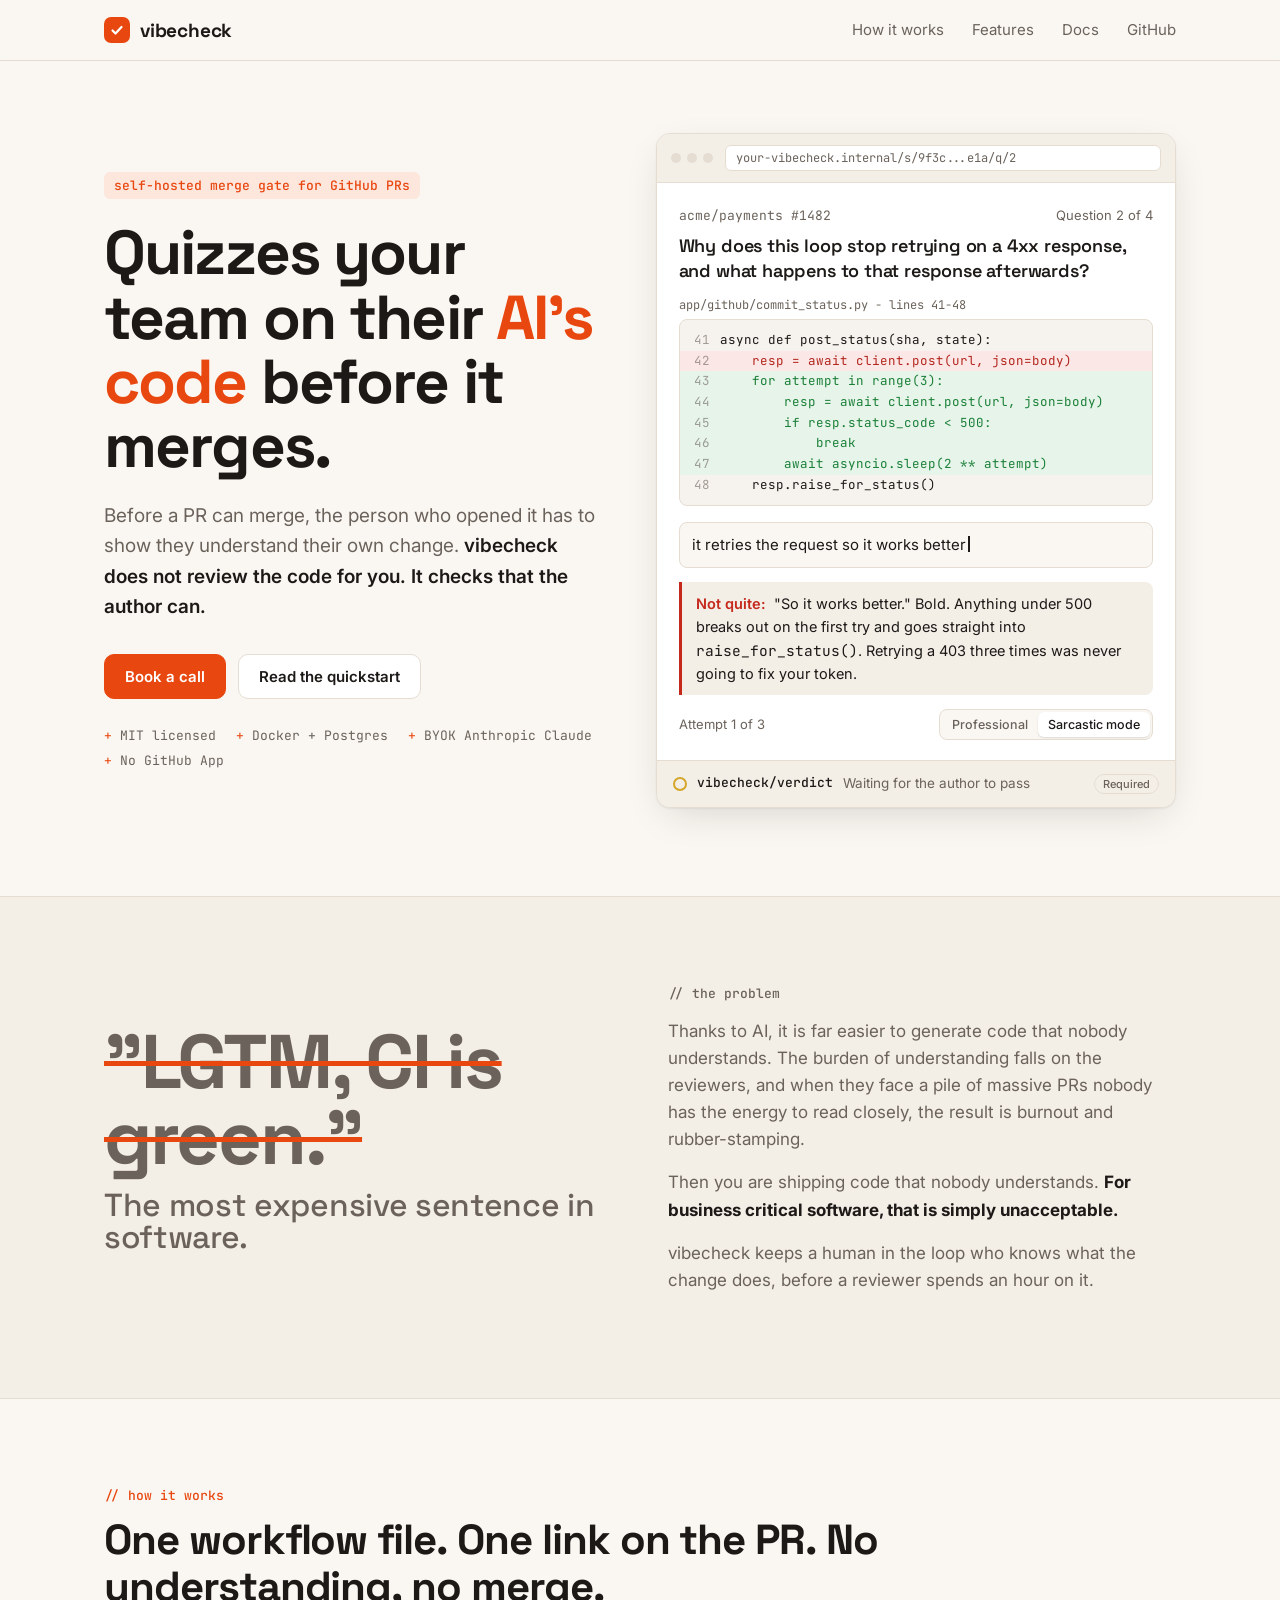
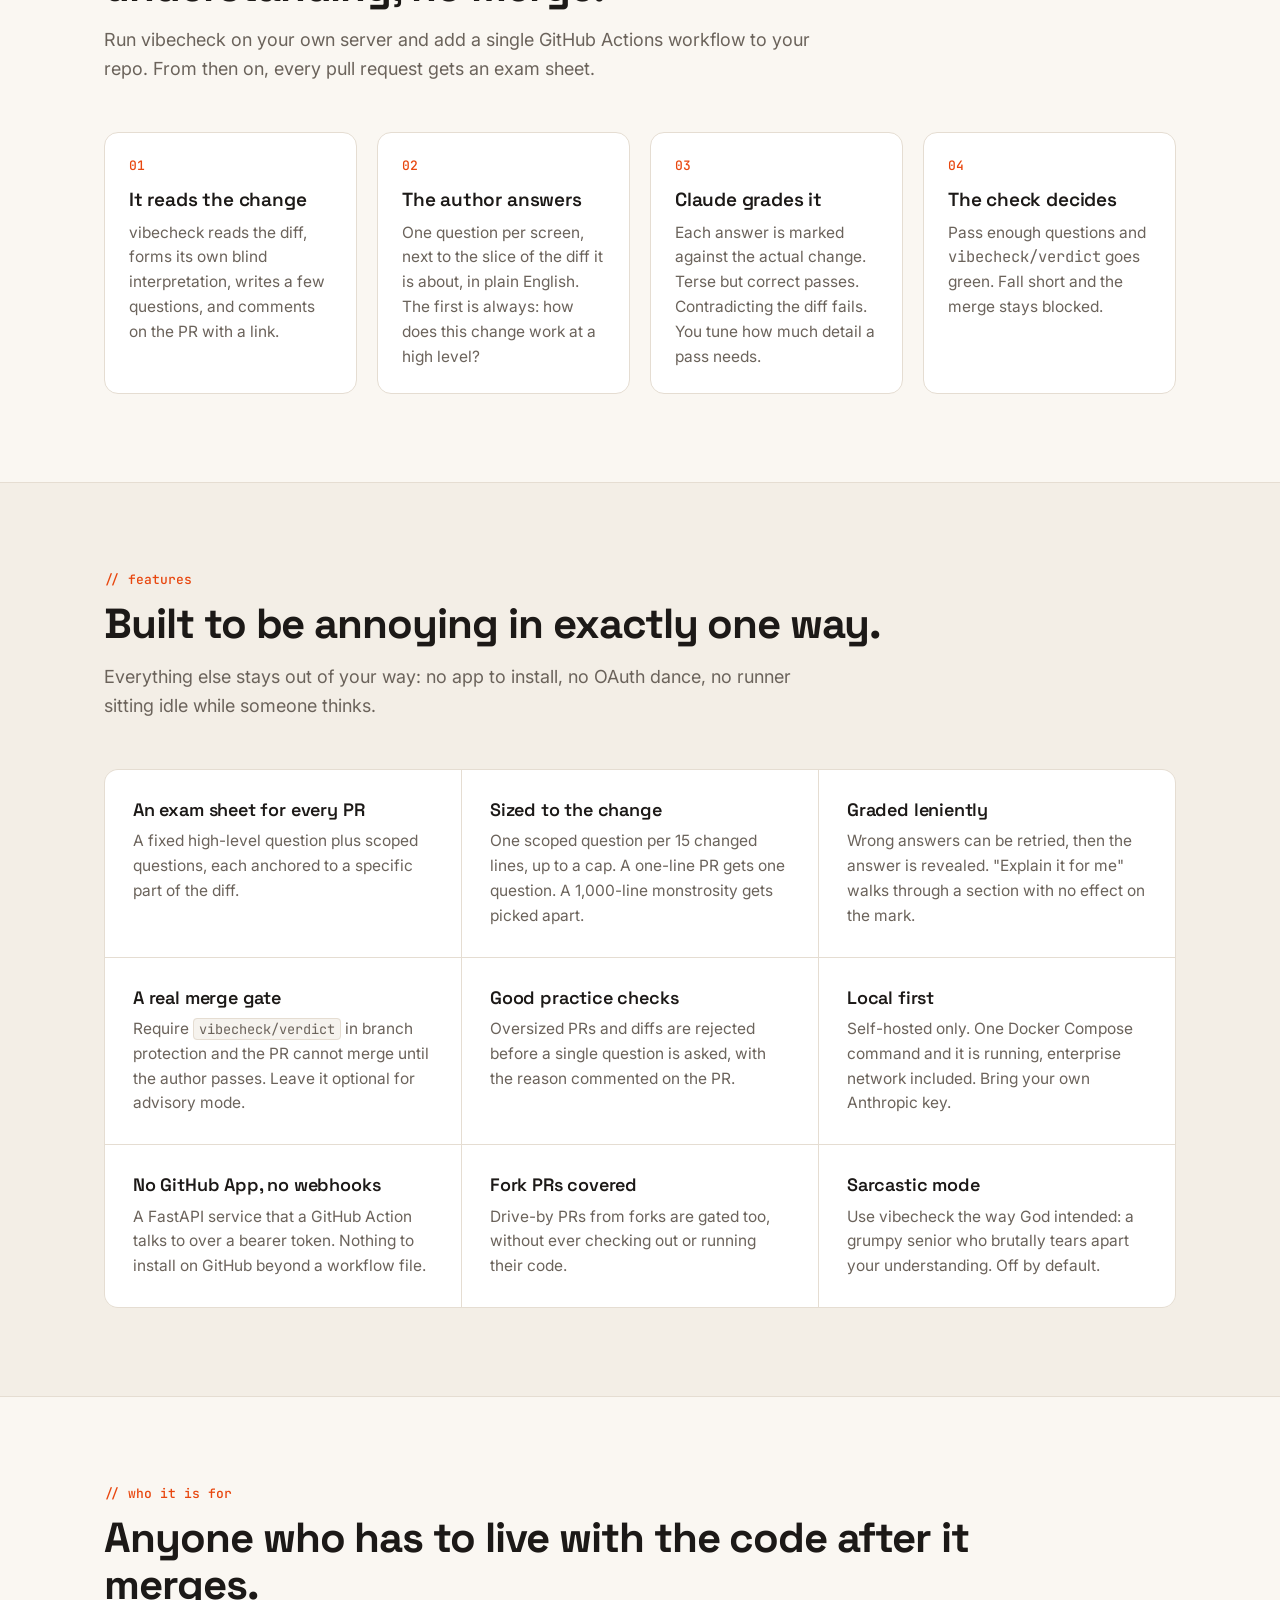
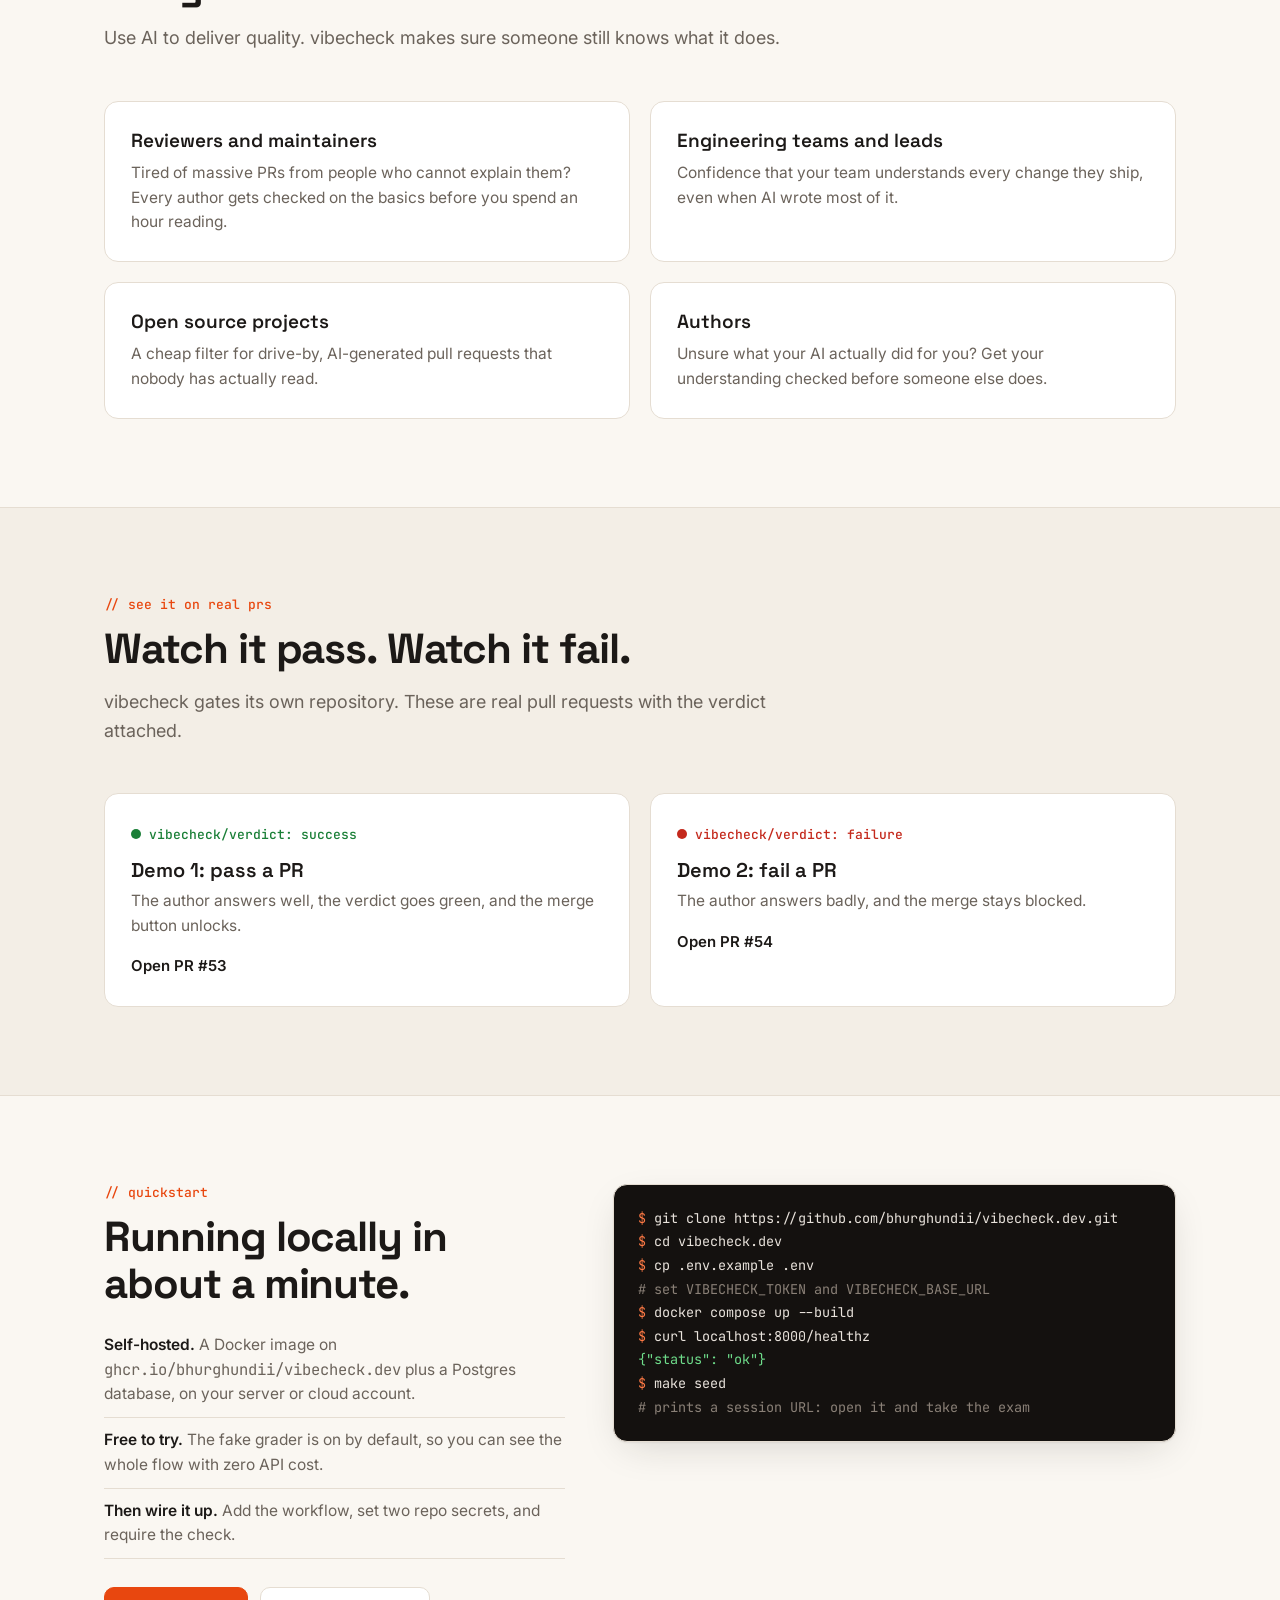
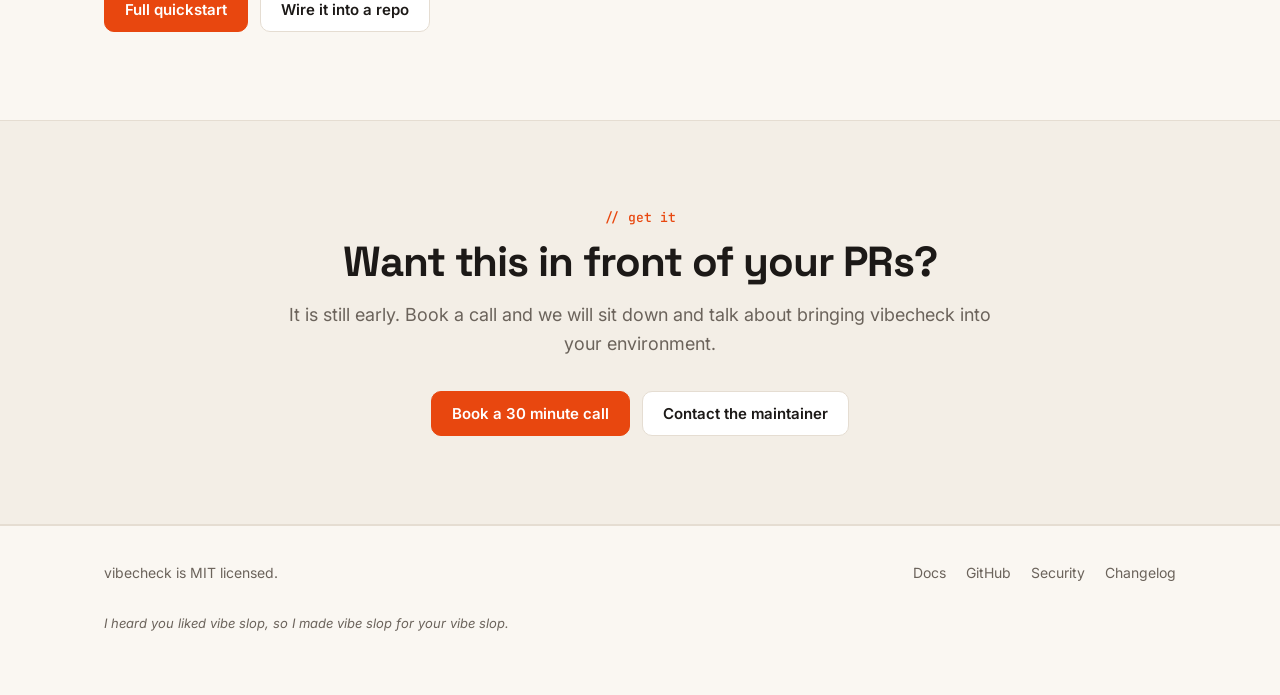
==== landing/index.html @ c7e34ca0 "Merge main into the Bedrock branch Conflicts: CHANGELOG.md keeps both sets of entries, docs/developm" ====
<!doctype html>
<html lang="en">
<head>
<meta charset="utf-8">
<meta name="viewport" content="width=device-width, initial-scale=1">
<title>vibecheck - quizzes your team on their AI's code before it merges</title>
<meta name="description" content="A self-hosted merge gate for GitHub pull requests. Before a PR can merge, the person who opened it has to show they understand their own change.">
<meta property="og:title" content="vibecheck">
<meta property="og:description" content="Quizzes your team on their AI's code before it merges. A self-hosted merge gate for GitHub pull requests.">
<meta property="og:type" content="website">
<meta name="theme-color" content="#0f0d0c" media="(prefers-color-scheme: dark)">
<meta name="theme-color" content="#faf7f2" media="(prefers-color-scheme: light)">
<link rel="icon" href="data:image/svg+xml,%3Csvg xmlns='http://www.w3.org/2000/svg' viewBox='0 0 32 32'%3E%3Crect width='32' height='32' rx='7' fill='%23ff5a1f'/%3E%3Cpath d='M9 16.5l4.5 4.5L23 11.5' stroke='%23fff' stroke-width='3.5' fill='none' stroke-linecap='round' stroke-linejoin='round'/%3E%3C/svg%3E">
<link rel="preconnect" href="https://fonts.googleapis.com">
<link rel="preconnect" href="https://fonts.gstatic.com" crossorigin>
<link href="https://fonts.googleapis.com/css2?family=Space+Grotesk:wght@500;600;700&family=Inter:wght@400;500;600&family=JetBrains+Mono:wght@400;500&display=swap" rel="stylesheet">
<style>
  :root {
    --bg: #faf7f2;
    --bg-alt: #f3eee6;
    --surface: #ffffff;
    --text: #1c1917;
    --muted: #6b635b;
    --line: #e5ddd2;
    --accent: #e8470f;
    --accent-ink: #ffffff;
    --accent-soft: #fde6dc;
    --pass: #1a7f37;
    --fail: #c4291c;
    --code-bg: #f6f3ee;
    --add-bg: #e6f4ea;
    --add: #1a7f37;
    --del-bg: #fbe7e5;
    --del: #b3261e;
    --shadow: 0 1px 2px rgba(28, 25, 23, .06), 0 12px 40px -12px rgba(28, 25, 23, .18);
    --sans: "Inter", system-ui, -apple-system, "Segoe UI", sans-serif;
    --display: "Space Grotesk", var(--sans);
    --mono: "JetBrains Mono", ui-monospace, SFMono-Regular, Menlo, monospace;
  }
  @media (prefers-color-scheme: dark) {
    :root {
      --bg: #0f0d0c;
      --bg-alt: #161311;
      --surface: #1b1816;
      --text: #f2ede7;
      --muted: #a39a90;
      --line: #2e2925;
      --accent: #ff6a33;
      --accent-ink: #1a0b04;
      --accent-soft: #3a1c10;
      --pass: #4ac26b;
      --fail: #ff7b72;
      --code-bg: #141110;
      --add-bg: rgba(46, 160, 67, .16);
      --add: #6fdd8b;
      --del-bg: rgba(248, 81, 73, .14);
      --del: #ff9b94;
      --shadow: 0 1px 2px rgba(0, 0, 0, .4), 0 20px 50px -20px rgba(0, 0, 0, .8);
    }
  }

  *, *::before, *::after { box-sizing: border-box; }
  html { scroll-behavior: smooth; }
  body {
    margin: 0;
    overflow-x: hidden;
    background: var(--bg);
    color: var(--text);
    font: 400 17px/1.6 var(--sans);
    -webkit-font-smoothing: antialiased;
  }
  a { color: inherit; }
  code, pre { font-family: var(--mono); }
  .wrap { max-width: 1120px; margin: 0 auto; padding: 0 24px; }
  @media (max-width: 600px) { .wrap { padding: 0 16px; } }

  /* Nav */
  header.nav {
    position: sticky; top: 0; z-index: 10;
    background: color-mix(in srgb, var(--bg) 85%, transparent);
    backdrop-filter: blur(10px);
    border-bottom: 1px solid var(--line);
  }
  header.nav .wrap { display: flex; align-items: center; justify-content: space-between; height: 60px; }
  .brand { display: flex; align-items: center; gap: 10px; font: 700 19px var(--display); text-decoration: none; letter-spacing: -.01em; }
  .brand-mark { width: 26px; height: 26px; border-radius: 7px; background: var(--accent); display: grid; place-items: center; }
  .brand-mark svg { width: 16px; height: 16px; }
  .nav-links { display: flex; gap: 28px; font-size: 15px; color: var(--muted); }
  .nav-links a { text-decoration: none; }
  .nav-links a:hover { color: var(--text); }
  @media (max-width: 760px) { .nav-links .hide-sm { display: none; } .nav-links { gap: 18px; } }

  /* Buttons */
  .btn {
    display: inline-flex; align-items: center; gap: 8px;
    padding: 12px 20px; border-radius: 10px;
    font: 600 15px var(--sans); text-decoration: none;
    border: 1px solid var(--line); background: var(--surface); color: var(--text);
    transition: transform .15s ease, border-color .15s ease;
  }
  .btn:hover { transform: translateY(-1px); border-color: var(--muted); }
  .btn-primary { background: var(--accent); border-color: var(--accent); color: var(--accent-ink); }
  .btn-primary:hover { border-color: var(--accent); filter: brightness(1.05); }

  /* Hero */
  .hero { padding: 72px 0 88px; }
  .hero .wrap { display: grid; grid-template-columns: minmax(0, 1fr) minmax(0, 1.05fr); gap: 56px; align-items: center; }
  @media (max-width: 960px) { .hero .wrap { grid-template-columns: minmax(0, 1fr); gap: 44px; } .hero { padding: 48px 0 64px; } }
  .eyebrow {
    display: inline-block; font: 500 13px var(--mono); color: var(--accent);
    background: var(--accent-soft); padding: 5px 10px; border-radius: 6px; margin-bottom: 22px;
  }
  h1 {
    font: 700 clamp(40px, 6vw, 62px)/1.04 var(--display);
    letter-spacing: -.03em; margin: 0 0 22px;
  }
  h1 em { font-style: normal; color: var(--accent); }
  .lede { font-size: 19px; color: var(--muted); margin: 0 0 32px; max-width: 34em; }
  .lede strong { color: var(--text); font-weight: 600; }
  .cta-row { display: flex; flex-wrap: wrap; gap: 12px; }
  .facts { display: flex; flex-wrap: wrap; gap: 8px 20px; margin: 28px 0 0; padding: 0; list-style: none; font: 400 13px var(--mono); color: var(--muted); }
  .facts li::before { content: "+ "; color: var(--accent); }

  /* Mock exam window */
  .window {
    background: var(--surface); border: 1px solid var(--line); border-radius: 14px;
    box-shadow: var(--shadow); overflow: hidden; min-width: 0;
  }
  .window-bar {
    display: flex; align-items: center; gap: 12px; padding: 11px 14px;
    border-bottom: 1px solid var(--line); background: var(--bg-alt);
  }
  .dots { display: flex; gap: 6px; }
  .dots span { width: 10px; height: 10px; border-radius: 50%; background: var(--line); }
  .url { flex: 1; font: 400 12px var(--mono); color: var(--muted); background: var(--surface); border: 1px solid var(--line); border-radius: 6px; padding: 4px 10px; white-space: nowrap; overflow: hidden; text-overflow: ellipsis; }
  .window-body { padding: 22px 22px 20px; }
  .exam-head { display: flex; justify-content: space-between; align-items: baseline; gap: 12px; font-size: 13px; color: var(--muted); margin-bottom: 6px; }
  .exam-head .repo { font-family: var(--mono); }
  .exam-q { font: 600 18px/1.4 var(--display); margin: 0 0 14px; letter-spacing: -.01em; }
  .slice-cap { font: 400 12px var(--mono); color: var(--muted); margin: 0 0 6px; }
  pre.slice {
    margin: 0 0 16px; padding: 10px 0; background: var(--code-bg);
    border: 1px solid var(--line); border-radius: 8px;
    font-size: 12.5px; line-height: 1.65; overflow-x: auto;
  }
  pre.slice > span { display: block; padding: 0 14px; white-space: pre; }
  pre.slice .g { color: var(--muted); opacity: .6; user-select: none; margin-right: 10px; }
  pre.slice .add { background: var(--add-bg); color: var(--add); }
  pre.slice .del { background: var(--del-bg); color: var(--del); }
  .answer {
    border: 1px solid var(--line); border-radius: 8px; padding: 10px 12px;
    font-size: 15px; background: var(--bg); margin-bottom: 14px;
  }
  .answer::after { content: ""; display: inline-block; width: 2px; height: 1.05em; background: var(--text); vertical-align: -2px; margin-left: 2px; animation: blink 1s steps(1) infinite; }
  @keyframes blink { 50% { opacity: 0; } }
  .verdict { border-left: 3px solid var(--fail); background: var(--bg-alt); border-radius: 0 8px 8px 0; padding: 10px 14px; font-size: 14.5px; }
  .verdict-label { font-weight: 600; color: var(--fail); margin-right: 4px; }
  .verdict [data-tone] { display: none; }
  .window[data-mode="sarcastic"] .verdict [data-tone="sarcastic"],
  .window[data-mode="professional"] .verdict [data-tone="professional"] { display: inline; }
  .exam-foot { display: flex; justify-content: space-between; align-items: center; gap: 12px; flex-wrap: wrap; margin-top: 14px; font-size: 13px; color: var(--muted); }
  .toggle { display: inline-flex; border: 1px solid var(--line); border-radius: 8px; padding: 2px; background: var(--bg); }
  .toggle button {
    border: 0; background: transparent; color: var(--muted); font: 500 12.5px var(--sans);
    padding: 5px 10px; border-radius: 6px; cursor: pointer;
  }
  .toggle button[aria-pressed="true"] { background: var(--surface); color: var(--text); box-shadow: 0 1px 2px rgba(0,0,0,.12); }
  .check {
    display: flex; align-items: center; gap: 10px; padding: 12px 16px;
    border-top: 1px solid var(--line); background: var(--bg-alt); font-size: 13.5px;
  }
  .check .ring { width: 14px; height: 14px; border-radius: 50%; border: 2px solid #d4a72c; flex: none; }
  .check code { font-size: 13px; font-weight: 500; }
  .check .msg { color: var(--muted); flex: 1; min-width: 0; white-space: nowrap; overflow: hidden; text-overflow: ellipsis; }
  .badge { font: 500 11px var(--sans); border: 1px solid var(--line); border-radius: 999px; padding: 2px 8px; color: var(--muted); }

  /* Sections */
  section { padding: 88px 0; }
  section.alt { background: var(--bg-alt); border-top: 1px solid var(--line); border-bottom: 1px solid var(--line); }
  @media (max-width: 600px) { section { padding: 64px 0; } }
  .kicker { font: 500 13px var(--mono); color: var(--accent); margin: 0 0 12px; text-transform: lowercase; }
  h2 { font: 700 clamp(30px, 4vw, 42px)/1.12 var(--display); letter-spacing: -.025em; margin: 0 0 16px; max-width: 22em; }
  .section-lede { color: var(--muted); font-size: 18px; max-width: 40em; margin: 0 0 48px; }

  /* Problem */
  .problem { display: grid; grid-template-columns: minmax(0, 1fr) minmax(0, 1fr); gap: 56px; align-items: center; }
  @media (max-width: 860px) { .problem { grid-template-columns: minmax(0, 1fr); gap: 32px; } }
  .problem p { color: var(--muted); margin: 0 0 16px; }
  .problem p strong { color: var(--text); }
  .lgtm {
    font: 700 clamp(44px, 7vw, 76px)/1 var(--display); letter-spacing: -.03em;
    color: var(--text); margin: 0;
  }
  .lgtm span { display: block; color: var(--muted); font-size: .42em; letter-spacing: -.01em; margin-top: 14px; font-weight: 500; }
  .lgtm s { text-decoration-color: var(--accent); text-decoration-thickness: 5px; }

  /* Steps */
  .steps { display: grid; grid-template-columns: repeat(4, 1fr); gap: 20px; counter-reset: step; padding: 0; margin: 0; list-style: none; }
  @media (max-width: 960px) { .steps { grid-template-columns: repeat(2, 1fr); } }
  @media (max-width: 560px) { .steps { grid-template-columns: 1fr; } }
  .steps li { counter-increment: step; background: var(--surface); border: 1px solid var(--line); border-radius: 14px; padding: 24px; }
  .steps li::before { content: "0" counter(step); display: block; font: 500 13px var(--mono); color: var(--accent); margin-bottom: 14px; }
  .steps h3 { font: 600 19px/1.3 var(--display); margin: 0 0 8px; letter-spacing: -.01em; }
  .steps p { margin: 0; color: var(--muted); font-size: 15.5px; }

  /* Features */
  .grid { display: grid; grid-template-columns: repeat(3, 1fr); gap: 1px; background: var(--line); border: 1px solid var(--line); border-radius: 14px; overflow: hidden; }
  @media (max-width: 960px) { .grid { grid-template-columns: repeat(2, 1fr); } }
  @media (max-width: 600px) { .grid { grid-template-columns: 1fr; } }
  .grid > div { background: var(--surface); padding: 28px; }
  .grid h3 { font: 600 18px/1.3 var(--display); margin: 0 0 8px; letter-spacing: -.01em; }
  .grid p { margin: 0; color: var(--muted); font-size: 15.5px; }
  .grid code { font-size: .88em; background: var(--code-bg); border: 1px solid var(--line); padding: 1px 5px; border-radius: 4px; }

  /* Audience */
  .audience { display: grid; grid-template-columns: repeat(2, 1fr); gap: 20px; }
  @media (max-width: 760px) { .audience { grid-template-columns: 1fr; } }
  .audience > div { border: 1px solid var(--line); border-radius: 14px; padding: 26px; background: var(--surface); }
  .audience h3 { font: 600 19px var(--display); margin: 0 0 8px; }
  .audience p { margin: 0; color: var(--muted); font-size: 15.5px; }

  /* Demos */
  .demos { display: grid; grid-template-columns: 1fr 1fr; gap: 20px; }
  @media (max-width: 760px) { .demos { grid-template-columns: 1fr; } }
  .demo {
    display: block; text-decoration: none; border: 1px solid var(--line); border-radius: 14px;
    padding: 26px; background: var(--surface); transition: transform .15s ease, border-color .15s ease;
  }
  .demo:hover { transform: translateY(-2px); border-color: var(--muted); }
  .demo .status { display: inline-flex; align-items: center; gap: 8px; font: 500 13px var(--mono); margin-bottom: 14px; }
  .demo .status i { width: 10px; height: 10px; border-radius: 50%; }
  .demo.pass .status { color: var(--pass); } .demo.pass .status i { background: var(--pass); }
  .demo.fail .status { color: var(--fail); } .demo.fail .status i { background: var(--fail); }
  .demo h3 { font: 600 20px var(--display); margin: 0 0 6px; }
  .demo p { margin: 0; color: var(--muted); font-size: 15.5px; }
  .demo .go { display: inline-block; margin-top: 16px; font-weight: 600; font-size: 15px; }

  /* Quickstart */
  .qs { display: grid; grid-template-columns: minmax(0, .9fr) minmax(0, 1.1fr); gap: 48px; align-items: start; }
  @media (max-width: 900px) { .qs { grid-template-columns: minmax(0, 1fr); gap: 28px; } }
  .qs ul { margin: 0 0 28px; padding: 0; list-style: none; }
  .qs li { padding: 10px 0; border-bottom: 1px solid var(--line); color: var(--muted); font-size: 15.5px; }
  .qs li strong { color: var(--text); font-weight: 600; }
  pre.term {
    margin: 0; background: #14110f; color: #e9e3dc; border-radius: 14px; padding: 22px 24px;
    font-size: 13.5px; line-height: 1.75; overflow-x: auto; border: 1px solid var(--line); box-shadow: var(--shadow);
  }
  pre.term .c { color: #8a8077; }
  pre.term .p { color: #ff7a45; user-select: none; }
  pre.term .o { color: #6fdd8b; }

  /* Closing CTA */
  .closing { text-align: center; }
  .closing h2 { margin-left: auto; margin-right: auto; }
  .closing .section-lede { margin-left: auto; margin-right: auto; margin-bottom: 32px; }
  .closing .cta-row { justify-content: center; }

  footer { border-top: 1px solid var(--line); padding: 36px 0 48px; color: var(--muted); font-size: 14px; }
  footer .wrap { display: flex; justify-content: space-between; gap: 16px 32px; flex-wrap: wrap; }
  footer nav { display: flex; gap: 20px; flex-wrap: wrap; }
  footer a { text-decoration: none; } footer a:hover { color: var(--text); }
  footer .dedication { flex-basis: 100%; font-style: italic; font-size: 13px; }

  @media (prefers-reduced-motion: reduce) {
    html { scroll-behavior: auto; }
    .answer::after { animation: none; }
    .btn, .demo { transition: none; }
  }
</style>
</head>
<body>

<header class="nav">
  <div class="wrap">
    <a class="brand" href="#top" aria-label="vibecheck home">
      <span class="brand-mark" aria-hidden="true"><svg viewBox="0 0 16 16"><path d="M3.5 8.5l3 3L12.5 5" stroke="#fff" stroke-width="2.2" fill="none" stroke-linecap="round" stroke-linejoin="round"/></svg></span>
      vibecheck
    </a>
    <nav class="nav-links">
      <a class="hide-sm" href="#how">How it works</a>
      <a class="hide-sm" href="#features">Features</a>
      <a href="https://bhurghundii.com/vibecheck.dev/">Docs</a>
      <a href="https://github.com/bhurghundii/vibecheck.dev">GitHub</a>
    </nav>
  </div>
</header>

<main id="top">
  <div class="hero">
    <div class="wrap">
      <div>
        <span class="eyebrow">self-hosted merge gate for GitHub PRs</span>
        <h1>Quizzes your team on their <em>AI's code</em> before it merges.</h1>
        <p class="lede">Before a PR can merge, the person who opened it has to show they understand their own change. <strong>vibecheck does not review the code for you. It checks that the author can.</strong></p>
        <div class="cta-row">
          <a class="btn btn-primary" href="https://calendly.com/bhurghundii/30min">Book a call</a>
          <a class="btn" href="https://bhurghundii.com/vibecheck.dev/quickstart/">Read the quickstart</a>
        </div>
        <ul class="facts">
          <li>MIT licensed</li>
          <li>Docker + Postgres</li>
          <li>BYOK Anthropic Claude</li>
          <li>No GitHub App</li>
        </ul>
      </div>

      <div class="window" id="demo" data-mode="sarcastic">
        <div class="window-bar">
          <div class="dots" aria-hidden="true"><span></span><span></span><span></span></div>
          <div class="url">your-vibecheck.internal/s/9f3c...e1a/q/2</div>
        </div>
        <div class="window-body">
          <div class="exam-head"><span class="repo">acme/payments #1482</span><span>Question 2 of 4</span></div>
          <p class="exam-q">Why does this loop stop retrying on a 4xx response, and what happens to that response afterwards?</p>
          <p class="slice-cap">app/github/commit_status.py - lines 41-48</p>
<pre class="slice" aria-label="Diff excerpt"><span><span class="g">41</span>async def post_status(sha, state):</span><span class="del"><span class="g">42</span>    resp = await client.post(url, json=body)</span><span class="add"><span class="g">43</span>    for attempt in range(3):</span><span class="add"><span class="g">44</span>        resp = await client.post(url, json=body)</span><span class="add"><span class="g">45</span>        if resp.status_code &lt; 500:</span><span class="add"><span class="g">46</span>            break</span><span class="add"><span class="g">47</span>        await asyncio.sleep(2 ** attempt)</span><span><span class="g">48</span>    resp.raise_for_status()</span></pre>
          <div class="answer">it retries the request so it works better</div>
          <div class="verdict" aria-live="polite">
            <span class="verdict-label">Not quite:</span>
            <span data-tone="sarcastic">"So it works better." Bold. Anything under 500 breaks out on the first try and goes straight into <code>raise_for_status()</code>. Retrying a 403 three times was never going to fix your token.</span>
            <span data-tone="professional">The loop only retries 5xx responses. A 4xx breaks out on the first attempt and <code>raise_for_status()</code> raises it, since retrying a client error would not change the outcome.</span>
          </div>
          <div class="exam-foot">
            <span>Attempt 1 of 3</span>
            <div class="toggle" role="group" aria-label="Grader tone">
              <button type="button" data-set="professional" aria-pressed="false">Professional</button>
              <button type="button" data-set="sarcastic" aria-pressed="true">Sarcastic mode</button>
            </div>
          </div>
        </div>
        <div class="check">
          <span class="ring" aria-hidden="true"></span>
          <code>vibecheck/verdict</code>
          <span class="msg">Waiting for the author to pass</span>
          <span class="badge">Required</span>
        </div>
      </div>
    </div>
  </div>

  <section class="alt">
    <div class="wrap problem">
      <p class="lgtm"><s>"LGTM, CI is green."</s><span>The most expensive sentence in software.</span></p>
      <div>
        <p class="kicker">// the problem</p>
        <p>Thanks to AI, it is far easier to generate code that nobody understands. The burden of understanding falls on the reviewers, and when they face a pile of massive PRs nobody has the energy to read closely, the result is burnout and rubber-stamping.</p>
        <p>Then you are shipping code that nobody understands. <strong>For business critical software, that is simply unacceptable.</strong></p>
        <p>vibecheck keeps a human in the loop who knows what the change does, before a reviewer spends an hour on it.</p>
      </div>
    </div>
  </section>

  <section id="how">
    <div class="wrap">
      <p class="kicker">// how it works</p>
      <h2>One workflow file. One link on the PR. No understanding, no merge.</h2>
      <p class="section-lede">Run vibecheck on your own server and add a single GitHub Actions workflow to your repo. From then on, every pull request gets an exam sheet.</p>
      <ol class="steps">
        <li><h3>It reads the change</h3><p>vibecheck reads the diff, forms its own blind interpretation, writes a few questions, and comments on the PR with a link.</p></li>
        <li><h3>The author answers</h3><p>One question per screen, next to the slice of the diff it is about, in plain English. The first is always: how does this change work at a high level?</p></li>
        <li><h3>Claude grades it</h3><p>Each answer is marked against the actual change. Terse but correct passes. Contradicting the diff fails. You tune how much detail a pass needs.</p></li>
        <li><h3>The check decides</h3><p>Pass enough questions and <code>vibecheck/verdict</code> goes green. Fall short and the merge stays blocked.</p></li>
      </ol>
    </div>
  </section>

  <section id="features" class="alt">
    <div class="wrap">
      <p class="kicker">// features</p>
      <h2>Built to be annoying in exactly one way.</h2>
      <p class="section-lede">Everything else stays out of your way: no app to install, no OAuth dance, no runner sitting idle while someone thinks.</p>
      <div class="grid">
        <div><h3>An exam sheet for every PR</h3><p>A fixed high-level question plus scoped questions, each anchored to a specific part of the diff.</p></div>
        <div><h3>Sized to the change</h3><p>One scoped question per 15 changed lines, up to a cap. A one-line PR gets one question. A 1,000-line monstrosity gets picked apart.</p></div>
        <div><h3>Graded leniently</h3><p>Wrong answers can be retried, then the answer is revealed. "Explain it for me" walks through a section with no effect on the mark.</p></div>
        <div><h3>A real merge gate</h3><p>Require <code>vibecheck/verdict</code> in branch protection and the PR cannot merge until the author passes. Leave it optional for advisory mode.</p></div>
        <div><h3>Good practice checks</h3><p>Oversized PRs and diffs are rejected before a single question is asked, with the reason commented on the PR.</p></div>
        <div><h3>Local first</h3><p>Self-hosted only. One Docker Compose command and it is running, enterprise network included. Bring your own Anthropic key.</p></div>
        <div><h3>No GitHub App, no webhooks</h3><p>A FastAPI service that a GitHub Action talks to over a bearer token. Nothing to install on GitHub beyond a workflow file.</p></div>
        <div><h3>Fork PRs covered</h3><p>Drive-by PRs from forks are gated too, without ever checking out or running their code.</p></div>
        <div><h3>Sarcastic mode</h3><p>Use vibecheck the way God intended: a grumpy senior who brutally tears apart your understanding. Off by default.</p></div>
      </div>
    </div>
  </section>

  <section>
    <div class="wrap">
      <p class="kicker">// who it is for</p>
      <h2>Anyone who has to live with the code after it merges.</h2>
      <p class="section-lede">Use AI to deliver quality. vibecheck makes sure someone still knows what it does.</p>
      <div class="audience">
        <div><h3>Reviewers and maintainers</h3><p>Tired of massive PRs from people who cannot explain them? Every author gets checked on the basics before you spend an hour reading.</p></div>
        <div><h3>Engineering teams and leads</h3><p>Confidence that your team understands every change they ship, even when AI wrote most of it.</p></div>
        <div><h3>Open source projects</h3><p>A cheap filter for drive-by, AI-generated pull requests that nobody has actually read.</p></div>
        <div><h3>Authors</h3><p>Unsure what your AI actually did for you? Get your understanding checked before someone else does.</p></div>
      </div>
    </div>
  </section>

  <section class="alt">
    <div class="wrap">
      <p class="kicker">// see it on real PRs</p>
      <h2>Watch it pass. Watch it fail.</h2>
      <p class="section-lede">vibecheck gates its own repository. These are real pull requests with the verdict attached.</p>
      <div class="demos">
        <a class="demo pass" href="https://github.com/bhurghundii/vibecheck.dev/pull/53">
          <span class="status"><i></i>vibecheck/verdict: success</span>
          <h3>Demo 1: pass a PR</h3>
          <p>The author answers well, the verdict goes green, and the merge button unlocks.</p>
          <span class="go">Open PR #53</span>
        </a>
        <a class="demo fail" href="https://github.com/bhurghundii/vibecheck.dev/pull/54">
          <span class="status"><i></i>vibecheck/verdict: failure</span>
          <h3>Demo 2: fail a PR</h3>
          <p>The author answers badly, and the merge stays blocked.</p>
          <span class="go">Open PR #54</span>
        </a>
      </div>
    </div>
  </section>

  <section id="quickstart">
    <div class="wrap qs">
      <div>
        <p class="kicker">// quickstart</p>
        <h2>Running locally in about a minute.</h2>
        <ul>
          <li><strong>Self-hosted.</strong> A Docker image on <code>ghcr.io/bhurghundii/vibecheck.dev</code> plus a Postgres database, on your server or cloud account.</li>
          <li><strong>Free to try.</strong> The fake grader is on by default, so you can see the whole flow with zero API cost.</li>
          <li><strong>Then wire it up.</strong> Add the workflow, set two repo secrets, and require the check.</li>
        </ul>
        <div class="cta-row">
          <a class="btn btn-primary" href="https://bhurghundii.com/vibecheck.dev/quickstart/">Full quickstart</a>
          <a class="btn" href="https://bhurghundii.com/vibecheck.dev/wire-it-up/">Wire it into a repo</a>
        </div>
      </div>
<pre class="term" aria-label="Quickstart commands"><span class="p">$ </span>git clone https://github.com/bhurghundii/vibecheck.dev.git
<span class="p">$ </span>cd vibecheck.dev
<span class="p">$ </span>cp .env.example .env
<span class="c"># set VIBECHECK_TOKEN and VIBECHECK_BASE_URL</span>
<span class="p">$ </span>docker compose up --build
<span class="p">$ </span>curl localhost:8000/healthz
<span class="o">{"status": "ok"}</span>
<span class="p">$ </span>make seed
<span class="c"># prints a session URL: open it and take the exam</span></pre>
    </div>
  </section>

  <section class="alt closing">
    <div class="wrap">
      <p class="kicker">// get it</p>
      <h2>Want this in front of your PRs?</h2>
      <p class="section-lede">It is still early. Book a call and we will sit down and talk about bringing vibecheck into your environment.</p>
      <div class="cta-row">
        <a class="btn btn-primary" href="https://calendly.com/bhurghundii/30min">Book a 30 minute call</a>
        <a class="btn" href="https://github.com/bhurghundii">Contact the maintainer</a>
      </div>
    </div>
  </section>
</main>

<footer>
  <div class="wrap">
    <span>vibecheck is MIT licensed.</span>
    <nav>
      <a href="https://bhurghundii.com/vibecheck.dev/">Docs</a>
      <a href="https://github.com/bhurghundii/vibecheck.dev">GitHub</a>
      <a href="https://github.com/bhurghundii/vibecheck.dev/blob/main/SECURITY.md">Security</a>
      <a href="https://github.com/bhurghundii/vibecheck.dev/blob/main/CHANGELOG.md">Changelog</a>
    </nav>
    <p class="dedication">I heard you liked vibe slop, so I made vibe slop for your vibe slop.</p>
  </div>
</footer>

<script>
  // Grader tone toggle on the hero mock.
  (function () {
    var win = document.getElementById("demo");
    var buttons = win.querySelectorAll(".toggle button");
    buttons.forEach(function (b) {
      b.addEventListener("click", function () {
        win.dataset.mode = b.dataset.set;
        buttons.forEach(function (o) { o.setAttribute("aria-pressed", String(o === b)); });
      });
    });
  })();
</script>
</body>
</html>
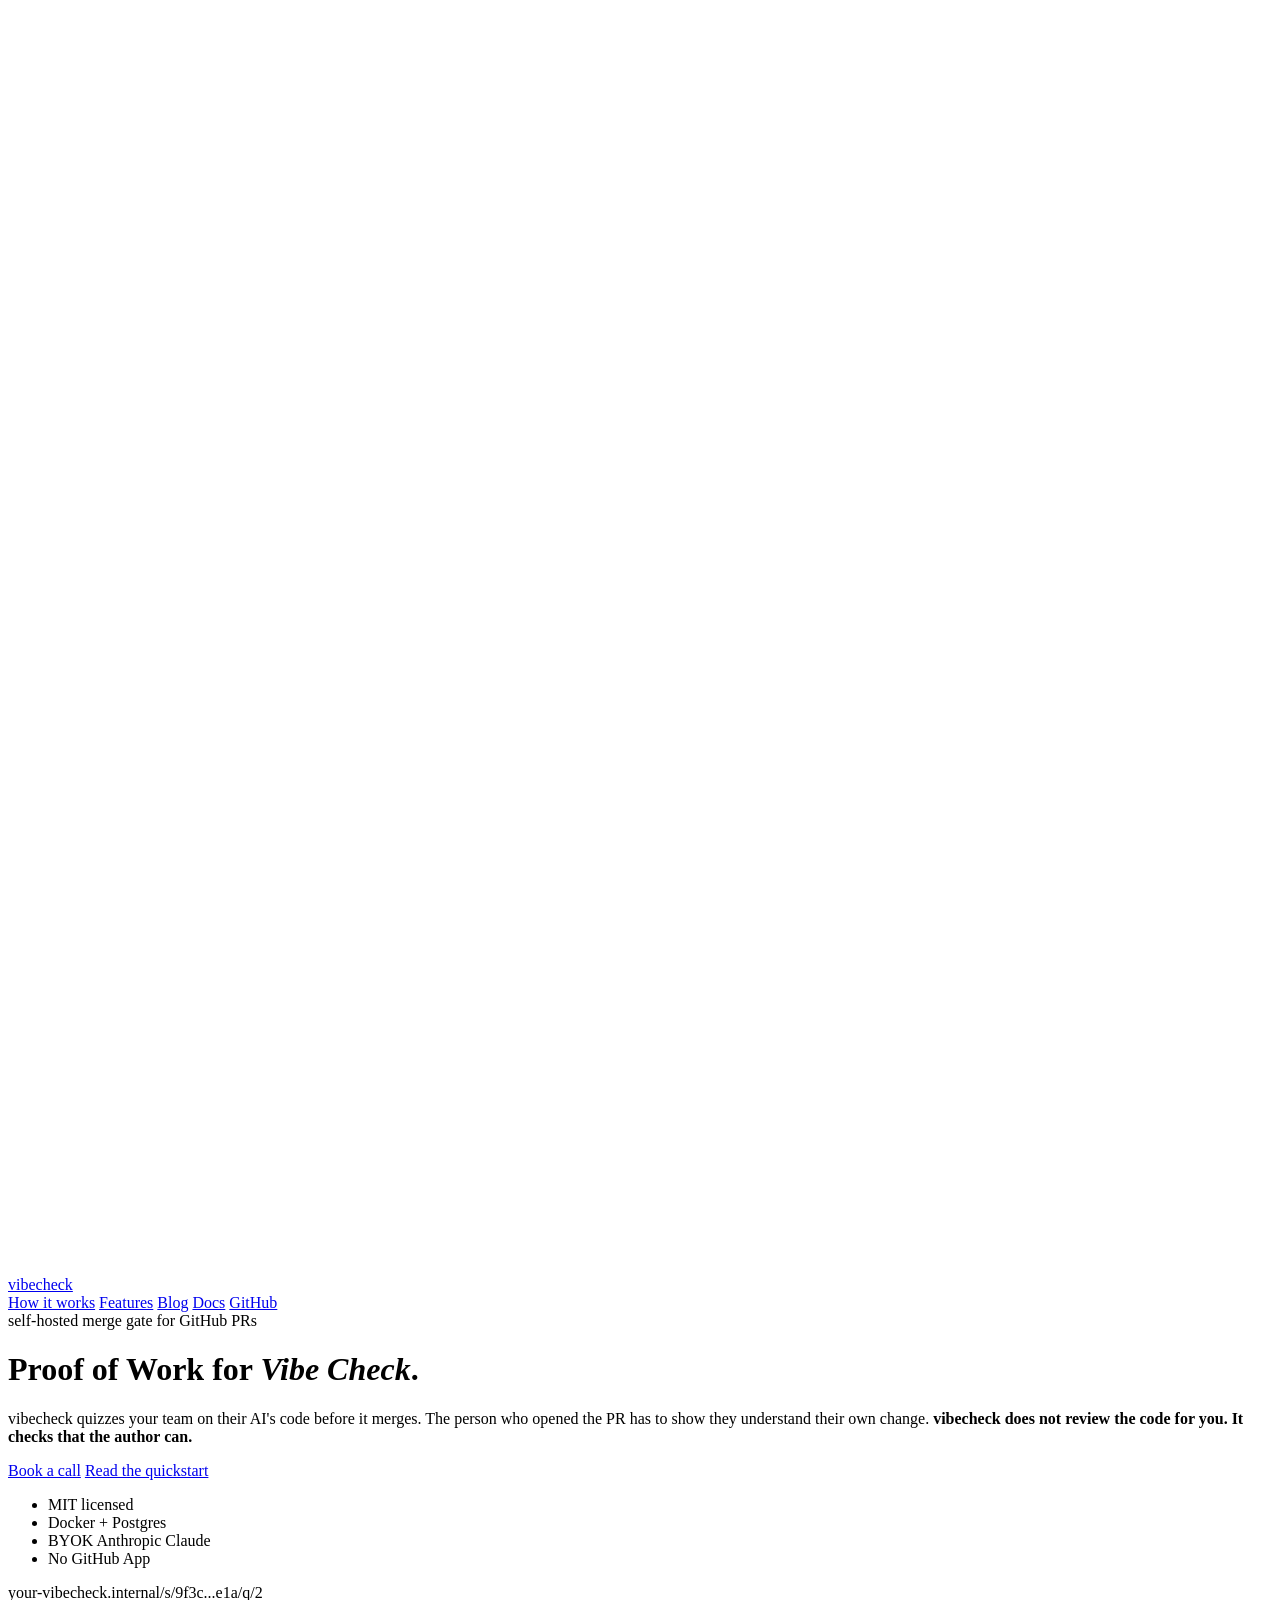
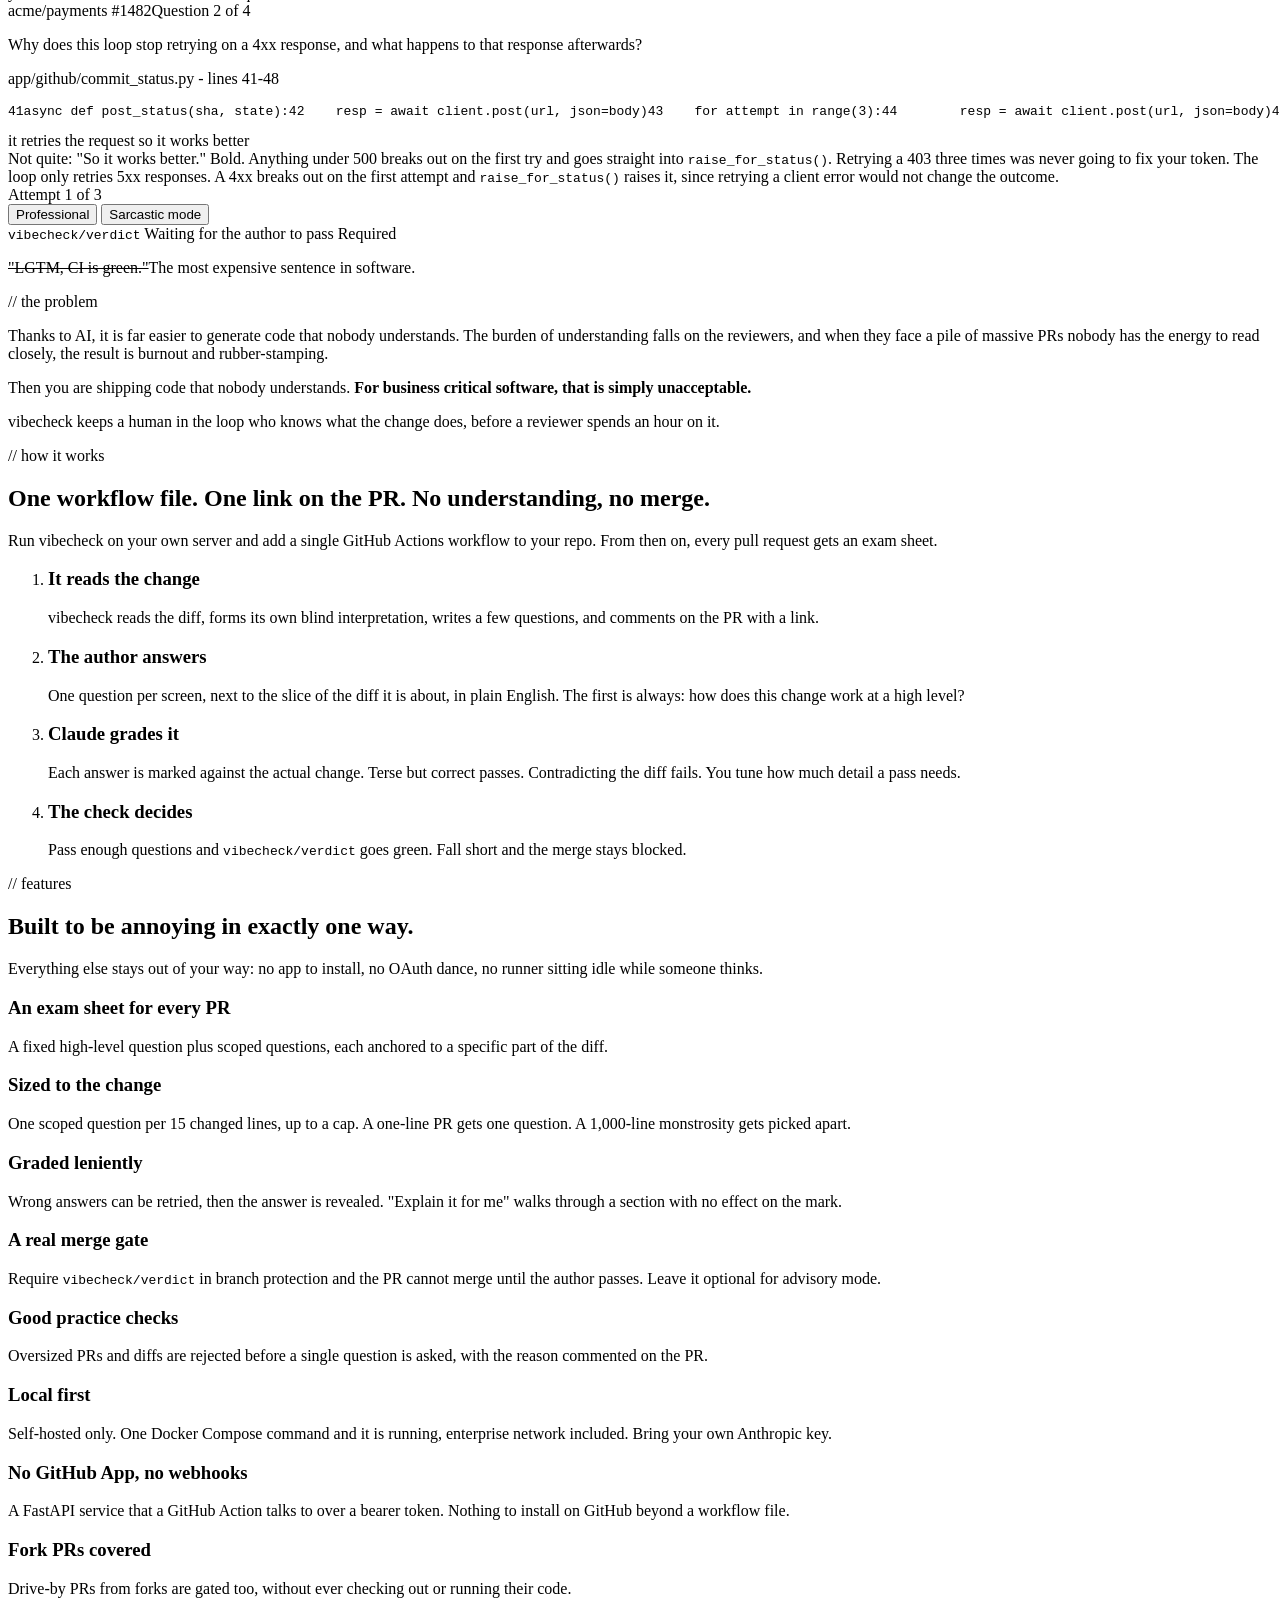
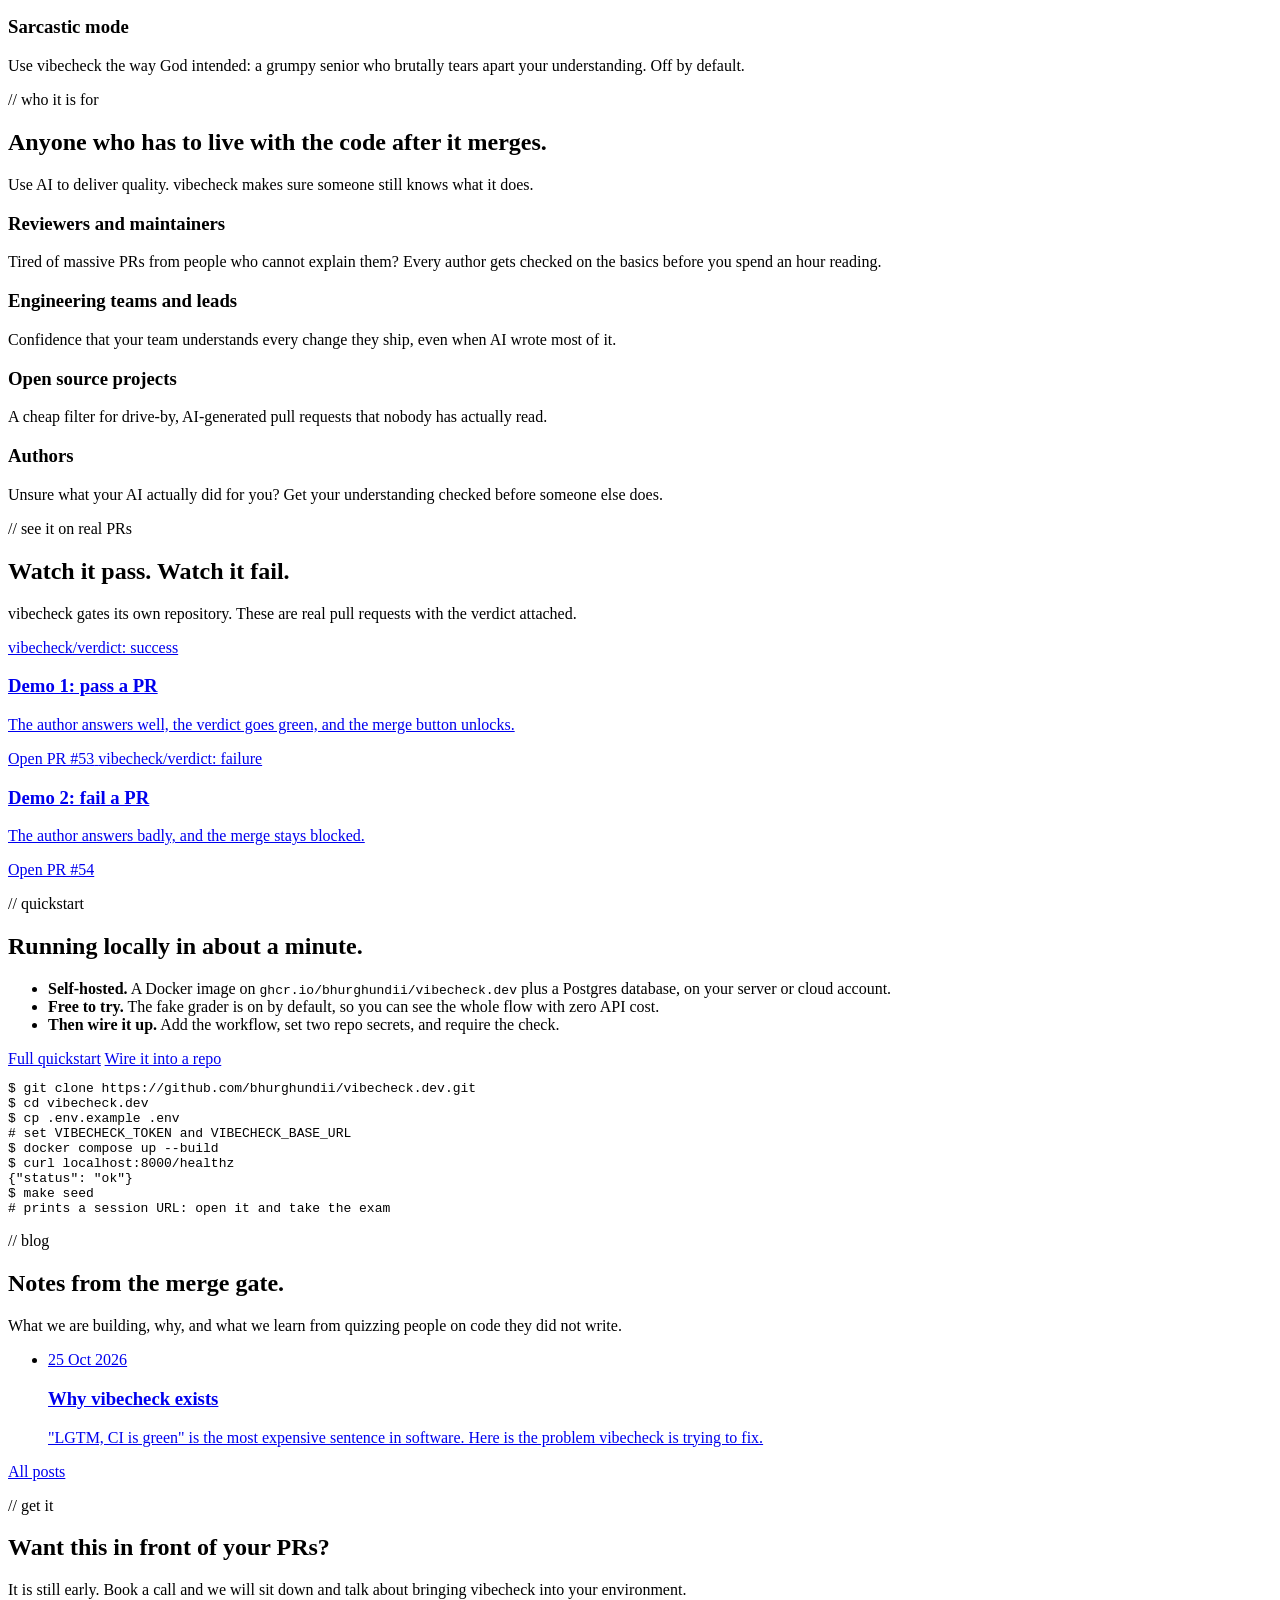
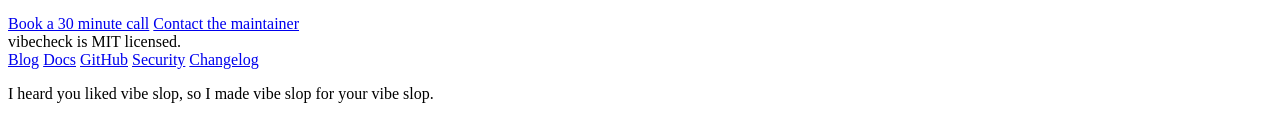
==== commit 7a801bd6: "Add a blog and the new tagline to the landing page Set the tagline to "Proof of Work for Vibe Check"" ====
--- a/landing/index.html
+++ b/landing/index.html
@@ -3,9 +3,9 @@
 <head>
 <meta charset="utf-8">
 <meta name="viewport" content="width=device-width, initial-scale=1">
-<title>vibecheck - quizzes your team on their AI's code before it merges</title>
-<meta name="description" content="A self-hosted merge gate for GitHub pull requests. Before a PR can merge, the person who opened it has to show they understand their own change.">
-<meta property="og:title" content="vibecheck">
+<title>vibecheck - Proof of Work for Vibe Check</title>
+<meta name="description" content="Proof of Work for Vibe Check. A self-hosted merge gate for GitHub pull requests: before a PR can merge, the person who opened it has to show they understand their own change.">
+<meta property="og:title" content="vibecheck - Proof of Work for Vibe Check">
 <meta property="og:description" content="Quizzes your team on their AI's code before it merges. A self-hosted merge gate for GitHub pull requests.">
 <meta property="og:type" content="website">
 <meta name="theme-color" content="#0f0d0c" media="(prefers-color-scheme: dark)">
@@ -14,259 +14,7 @@
 <link rel="preconnect" href="https://fonts.googleapis.com">
 <link rel="preconnect" href="https://fonts.gstatic.com" crossorigin>
 <link href="https://fonts.googleapis.com/css2?family=Space+Grotesk:wght@500;600;700&family=Inter:wght@400;500;600&family=JetBrains+Mono:wght@400;500&display=swap" rel="stylesheet">
-<style>
-  :root {
-    --bg: #faf7f2;
-    --bg-alt: #f3eee6;
-    --surface: #ffffff;
-    --text: #1c1917;
-    --muted: #6b635b;
-    --line: #e5ddd2;
-    --accent: #e8470f;
-    --accent-ink: #ffffff;
-    --accent-soft: #fde6dc;
-    --pass: #1a7f37;
-    --fail: #c4291c;
-    --code-bg: #f6f3ee;
-    --add-bg: #e6f4ea;
-    --add: #1a7f37;
-    --del-bg: #fbe7e5;
-    --del: #b3261e;
-    --shadow: 0 1px 2px rgba(28, 25, 23, .06), 0 12px 40px -12px rgba(28, 25, 23, .18);
-    --sans: "Inter", system-ui, -apple-system, "Segoe UI", sans-serif;
-    --display: "Space Grotesk", var(--sans);
-    --mono: "JetBrains Mono", ui-monospace, SFMono-Regular, Menlo, monospace;
-  }
-  @media (prefers-color-scheme: dark) {
-    :root {
-      --bg: #0f0d0c;
-      --bg-alt: #161311;
-      --surface: #1b1816;
-      --text: #f2ede7;
-      --muted: #a39a90;
-      --line: #2e2925;
-      --accent: #ff6a33;
-      --accent-ink: #1a0b04;
-      --accent-soft: #3a1c10;
-      --pass: #4ac26b;
-      --fail: #ff7b72;
-      --code-bg: #141110;
-      --add-bg: rgba(46, 160, 67, .16);
-      --add: #6fdd8b;
-      --del-bg: rgba(248, 81, 73, .14);
-      --del: #ff9b94;
-      --shadow: 0 1px 2px rgba(0, 0, 0, .4), 0 20px 50px -20px rgba(0, 0, 0, .8);
-    }
-  }
-
-  *, *::before, *::after { box-sizing: border-box; }
-  html { scroll-behavior: smooth; }
-  body {
-    margin: 0;
-    overflow-x: hidden;
-    background: var(--bg);
-    color: var(--text);
-    font: 400 17px/1.6 var(--sans);
-    -webkit-font-smoothing: antialiased;
-  }
-  a { color: inherit; }
-  code, pre { font-family: var(--mono); }
-  .wrap { max-width: 1120px; margin: 0 auto; padding: 0 24px; }
-  @media (max-width: 600px) { .wrap { padding: 0 16px; } }
-
-  /* Nav */
-  header.nav {
-    position: sticky; top: 0; z-index: 10;
-    background: color-mix(in srgb, var(--bg) 85%, transparent);
-    backdrop-filter: blur(10px);
-    border-bottom: 1px solid var(--line);
-  }
-  header.nav .wrap { display: flex; align-items: center; justify-content: space-between; height: 60px; }
-  .brand { display: flex; align-items: center; gap: 10px; font: 700 19px var(--display); text-decoration: none; letter-spacing: -.01em; }
-  .brand-mark { width: 26px; height: 26px; border-radius: 7px; background: var(--accent); display: grid; place-items: center; }
-  .brand-mark svg { width: 16px; height: 16px; }
-  .nav-links { display: flex; gap: 28px; font-size: 15px; color: var(--muted); }
-  .nav-links a { text-decoration: none; }
-  .nav-links a:hover { color: var(--text); }
-  @media (max-width: 760px) { .nav-links .hide-sm { display: none; } .nav-links { gap: 18px; } }
-
-  /* Buttons */
-  .btn {
-    display: inline-flex; align-items: center; gap: 8px;
-    padding: 12px 20px; border-radius: 10px;
-    font: 600 15px var(--sans); text-decoration: none;
-    border: 1px solid var(--line); background: var(--surface); color: var(--text);
-    transition: transform .15s ease, border-color .15s ease;
-  }
-  .btn:hover { transform: translateY(-1px); border-color: var(--muted); }
-  .btn-primary { background: var(--accent); border-color: var(--accent); color: var(--accent-ink); }
-  .btn-primary:hover { border-color: var(--accent); filter: brightness(1.05); }
-
-  /* Hero */
-  .hero { padding: 72px 0 88px; }
-  .hero .wrap { display: grid; grid-template-columns: minmax(0, 1fr) minmax(0, 1.05fr); gap: 56px; align-items: center; }
-  @media (max-width: 960px) { .hero .wrap { grid-template-columns: minmax(0, 1fr); gap: 44px; } .hero { padding: 48px 0 64px; } }
-  .eyebrow {
-    display: inline-block; font: 500 13px var(--mono); color: var(--accent);
-    background: var(--accent-soft); padding: 5px 10px; border-radius: 6px; margin-bottom: 22px;
-  }
-  h1 {
-    font: 700 clamp(40px, 6vw, 62px)/1.04 var(--display);
-    letter-spacing: -.03em; margin: 0 0 22px;
-  }
-  h1 em { font-style: normal; color: var(--accent); }
-  .lede { font-size: 19px; color: var(--muted); margin: 0 0 32px; max-width: 34em; }
-  .lede strong { color: var(--text); font-weight: 600; }
-  .cta-row { display: flex; flex-wrap: wrap; gap: 12px; }
-  .facts { display: flex; flex-wrap: wrap; gap: 8px 20px; margin: 28px 0 0; padding: 0; list-style: none; font: 400 13px var(--mono); color: var(--muted); }
-  .facts li::before { content: "+ "; color: var(--accent); }
-
-  /* Mock exam window */
-  .window {
-    background: var(--surface); border: 1px solid var(--line); border-radius: 14px;
-    box-shadow: var(--shadow); overflow: hidden; min-width: 0;
-  }
-  .window-bar {
-    display: flex; align-items: center; gap: 12px; padding: 11px 14px;
-    border-bottom: 1px solid var(--line); background: var(--bg-alt);
-  }
-  .dots { display: flex; gap: 6px; }
-  .dots span { width: 10px; height: 10px; border-radius: 50%; background: var(--line); }
-  .url { flex: 1; font: 400 12px var(--mono); color: var(--muted); background: var(--surface); border: 1px solid var(--line); border-radius: 6px; padding: 4px 10px; white-space: nowrap; overflow: hidden; text-overflow: ellipsis; }
-  .window-body { padding: 22px 22px 20px; }
-  .exam-head { display: flex; justify-content: space-between; align-items: baseline; gap: 12px; font-size: 13px; color: var(--muted); margin-bottom: 6px; }
-  .exam-head .repo { font-family: var(--mono); }
-  .exam-q { font: 600 18px/1.4 var(--display); margin: 0 0 14px; letter-spacing: -.01em; }
-  .slice-cap { font: 400 12px var(--mono); color: var(--muted); margin: 0 0 6px; }
-  pre.slice {
-    margin: 0 0 16px; padding: 10px 0; background: var(--code-bg);
-    border: 1px solid var(--line); border-radius: 8px;
-    font-size: 12.5px; line-height: 1.65; overflow-x: auto;
-  }
-  pre.slice > span { display: block; padding: 0 14px; white-space: pre; }
-  pre.slice .g { color: var(--muted); opacity: .6; user-select: none; margin-right: 10px; }
-  pre.slice .add { background: var(--add-bg); color: var(--add); }
-  pre.slice .del { background: var(--del-bg); color: var(--del); }
-  .answer {
-    border: 1px solid var(--line); border-radius: 8px; padding: 10px 12px;
-    font-size: 15px; background: var(--bg); margin-bottom: 14px;
-  }
-  .answer::after { content: ""; display: inline-block; width: 2px; height: 1.05em; background: var(--text); vertical-align: -2px; margin-left: 2px; animation: blink 1s steps(1) infinite; }
-  @keyframes blink { 50% { opacity: 0; } }
-  .verdict { border-left: 3px solid var(--fail); background: var(--bg-alt); border-radius: 0 8px 8px 0; padding: 10px 14px; font-size: 14.5px; }
-  .verdict-label { font-weight: 600; color: var(--fail); margin-right: 4px; }
-  .verdict [data-tone] { display: none; }
-  .window[data-mode="sarcastic"] .verdict [data-tone="sarcastic"],
-  .window[data-mode="professional"] .verdict [data-tone="professional"] { display: inline; }
-  .exam-foot { display: flex; justify-content: space-between; align-items: center; gap: 12px; flex-wrap: wrap; margin-top: 14px; font-size: 13px; color: var(--muted); }
-  .toggle { display: inline-flex; border: 1px solid var(--line); border-radius: 8px; padding: 2px; background: var(--bg); }
-  .toggle button {
-    border: 0; background: transparent; color: var(--muted); font: 500 12.5px var(--sans);
-    padding: 5px 10px; border-radius: 6px; cursor: pointer;
-  }
-  .toggle button[aria-pressed="true"] { background: var(--surface); color: var(--text); box-shadow: 0 1px 2px rgba(0,0,0,.12); }
-  .check {
-    display: flex; align-items: center; gap: 10px; padding: 12px 16px;
-    border-top: 1px solid var(--line); background: var(--bg-alt); font-size: 13.5px;
-  }
-  .check .ring { width: 14px; height: 14px; border-radius: 50%; border: 2px solid #d4a72c; flex: none; }
-  .check code { font-size: 13px; font-weight: 500; }
-  .check .msg { color: var(--muted); flex: 1; min-width: 0; white-space: nowrap; overflow: hidden; text-overflow: ellipsis; }
-  .badge { font: 500 11px var(--sans); border: 1px solid var(--line); border-radius: 999px; padding: 2px 8px; color: var(--muted); }
-
-  /* Sections */
-  section { padding: 88px 0; }
-  section.alt { background: var(--bg-alt); border-top: 1px solid var(--line); border-bottom: 1px solid var(--line); }
-  @media (max-width: 600px) { section { padding: 64px 0; } }
-  .kicker { font: 500 13px var(--mono); color: var(--accent); margin: 0 0 12px; text-transform: lowercase; }
-  h2 { font: 700 clamp(30px, 4vw, 42px)/1.12 var(--display); letter-spacing: -.025em; margin: 0 0 16px; max-width: 22em; }
-  .section-lede { color: var(--muted); font-size: 18px; max-width: 40em; margin: 0 0 48px; }
-
-  /* Problem */
-  .problem { display: grid; grid-template-columns: minmax(0, 1fr) minmax(0, 1fr); gap: 56px; align-items: center; }
-  @media (max-width: 860px) { .problem { grid-template-columns: minmax(0, 1fr); gap: 32px; } }
-  .problem p { color: var(--muted); margin: 0 0 16px; }
-  .problem p strong { color: var(--text); }
-  .lgtm {
-    font: 700 clamp(44px, 7vw, 76px)/1 var(--display); letter-spacing: -.03em;
-    color: var(--text); margin: 0;
-  }
-  .lgtm span { display: block; color: var(--muted); font-size: .42em; letter-spacing: -.01em; margin-top: 14px; font-weight: 500; }
-  .lgtm s { text-decoration-color: var(--accent); text-decoration-thickness: 5px; }
-
-  /* Steps */
-  .steps { display: grid; grid-template-columns: repeat(4, 1fr); gap: 20px; counter-reset: step; padding: 0; margin: 0; list-style: none; }
-  @media (max-width: 960px) { .steps { grid-template-columns: repeat(2, 1fr); } }
-  @media (max-width: 560px) { .steps { grid-template-columns: 1fr; } }
-  .steps li { counter-increment: step; background: var(--surface); border: 1px solid var(--line); border-radius: 14px; padding: 24px; }
-  .steps li::before { content: "0" counter(step); display: block; font: 500 13px var(--mono); color: var(--accent); margin-bottom: 14px; }
-  .steps h3 { font: 600 19px/1.3 var(--display); margin: 0 0 8px; letter-spacing: -.01em; }
-  .steps p { margin: 0; color: var(--muted); font-size: 15.5px; }
-
-  /* Features */
-  .grid { display: grid; grid-template-columns: repeat(3, 1fr); gap: 1px; background: var(--line); border: 1px solid var(--line); border-radius: 14px; overflow: hidden; }
-  @media (max-width: 960px) { .grid { grid-template-columns: repeat(2, 1fr); } }
-  @media (max-width: 600px) { .grid { grid-template-columns: 1fr; } }
-  .grid > div { background: var(--surface); padding: 28px; }
-  .grid h3 { font: 600 18px/1.3 var(--display); margin: 0 0 8px; letter-spacing: -.01em; }
-  .grid p { margin: 0; color: var(--muted); font-size: 15.5px; }
-  .grid code { font-size: .88em; background: var(--code-bg); border: 1px solid var(--line); padding: 1px 5px; border-radius: 4px; }
-
-  /* Audience */
-  .audience { display: grid; grid-template-columns: repeat(2, 1fr); gap: 20px; }
-  @media (max-width: 760px) { .audience { grid-template-columns: 1fr; } }
-  .audience > div { border: 1px solid var(--line); border-radius: 14px; padding: 26px; background: var(--surface); }
-  .audience h3 { font: 600 19px var(--display); margin: 0 0 8px; }
-  .audience p { margin: 0; color: var(--muted); font-size: 15.5px; }
-
-  /* Demos */
-  .demos { display: grid; grid-template-columns: 1fr 1fr; gap: 20px; }
-  @media (max-width: 760px) { .demos { grid-template-columns: 1fr; } }
-  .demo {
-    display: block; text-decoration: none; border: 1px solid var(--line); border-radius: 14px;
-    padding: 26px; background: var(--surface); transition: transform .15s ease, border-color .15s ease;
-  }
-  .demo:hover { transform: translateY(-2px); border-color: var(--muted); }
-  .demo .status { display: inline-flex; align-items: center; gap: 8px; font: 500 13px var(--mono); margin-bottom: 14px; }
-  .demo .status i { width: 10px; height: 10px; border-radius: 50%; }
-  .demo.pass .status { color: var(--pass); } .demo.pass .status i { background: var(--pass); }
-  .demo.fail .status { color: var(--fail); } .demo.fail .status i { background: var(--fail); }
-  .demo h3 { font: 600 20px var(--display); margin: 0 0 6px; }
-  .demo p { margin: 0; color: var(--muted); font-size: 15.5px; }
-  .demo .go { display: inline-block; margin-top: 16px; font-weight: 600; font-size: 15px; }
-
-  /* Quickstart */
-  .qs { display: grid; grid-template-columns: minmax(0, .9fr) minmax(0, 1.1fr); gap: 48px; align-items: start; }
-  @media (max-width: 900px) { .qs { grid-template-columns: minmax(0, 1fr); gap: 28px; } }
-  .qs ul { margin: 0 0 28px; padding: 0; list-style: none; }
-  .qs li { padding: 10px 0; border-bottom: 1px solid var(--line); color: var(--muted); font-size: 15.5px; }
-  .qs li strong { color: var(--text); font-weight: 600; }
-  pre.term {
-    margin: 0; background: #14110f; color: #e9e3dc; border-radius: 14px; padding: 22px 24px;
-    font-size: 13.5px; line-height: 1.75; overflow-x: auto; border: 1px solid var(--line); box-shadow: var(--shadow);
-  }
-  pre.term .c { color: #8a8077; }
-  pre.term .p { color: #ff7a45; user-select: none; }
-  pre.term .o { color: #6fdd8b; }
-
-  /* Closing CTA */
-  .closing { text-align: center; }
-  .closing h2 { margin-left: auto; margin-right: auto; }
-  .closing .section-lede { margin-left: auto; margin-right: auto; margin-bottom: 32px; }
-  .closing .cta-row { justify-content: center; }
-
-  footer { border-top: 1px solid var(--line); padding: 36px 0 48px; color: var(--muted); font-size: 14px; }
-  footer .wrap { display: flex; justify-content: space-between; gap: 16px 32px; flex-wrap: wrap; }
-  footer nav { display: flex; gap: 20px; flex-wrap: wrap; }
-  footer a { text-decoration: none; } footer a:hover { color: var(--text); }
-  footer .dedication { flex-basis: 100%; font-style: italic; font-size: 13px; }
-
-  @media (prefers-reduced-motion: reduce) {
-    html { scroll-behavior: auto; }
-    .answer::after { animation: none; }
-    .btn, .demo { transition: none; }
-  }
-</style>
+<link rel="stylesheet" href="/styles.css">
 </head>
 <body>
 
@@ -279,6 +27,7 @@
     <nav class="nav-links">
       <a class="hide-sm" href="#how">How it works</a>
       <a class="hide-sm" href="#features">Features</a>
+      <a href="/blog">Blog</a>
       <a href="https://bhurghundii.com/vibecheck.dev/">Docs</a>
       <a href="https://github.com/bhurghundii/vibecheck.dev">GitHub</a>
     </nav>
@@ -290,8 +39,8 @@
     <div class="wrap">
       <div>
         <span class="eyebrow">self-hosted merge gate for GitHub PRs</span>
-        <h1>Quizzes your team on their <em>AI's code</em> before it merges.</h1>
-        <p class="lede">Before a PR can merge, the person who opened it has to show they understand their own change. <strong>vibecheck does not review the code for you. It checks that the author can.</strong></p>
+        <h1>Proof of Work for <em>Vibe Check</em>.</h1>
+        <p class="lede">vibecheck quizzes your team on their AI's code before it merges. The person who opened the PR has to show they understand their own change. <strong>vibecheck does not review the code for you. It checks that the author can.</strong></p>
         <div class="cta-row">
           <a class="btn btn-primary" href="https://calendly.com/bhurghundii/30min">Book a call</a>
           <a class="btn" href="https://bhurghundii.com/vibecheck.dev/quickstart/">Read the quickstart</a>
@@ -446,7 +195,26 @@
     </div>
   </section>
 
-  <section class="alt closing">
+  <section id="blog" class="alt">
+    <div class="wrap">
+      <p class="kicker">// blog</p>
+      <h2>Notes from the merge gate.</h2>
+      <p class="section-lede">What we are building, why, and what we learn from quizzing people on code they did not write.</p>
+      <!-- Latest posts. Keep in sync with blog/index.html. -->
+      <ul class="posts posts-home">
+        <li>
+          <a href="/blog/why-vibecheck">
+            <time datetime="2026-10-25">25 Oct 2026</time>
+            <h3>Why vibecheck exists</h3>
+            <p>"LGTM, CI is green" is the most expensive sentence in software. Here is the problem vibecheck is trying to fix.</p>
+          </a>
+        </li>
+      </ul>
+      <div class="cta-row posts-more"><a class="btn" href="/blog">All posts</a></div>
+    </div>
+  </section>
+
+  <section class="closing">
     <div class="wrap">
       <p class="kicker">// get it</p>
       <h2>Want this in front of your PRs?</h2>
@@ -463,6 +231,7 @@
   <div class="wrap">
     <span>vibecheck is MIT licensed.</span>
     <nav>
+      <a href="/blog">Blog</a>
       <a href="https://bhurghundii.com/vibecheck.dev/">Docs</a>
       <a href="https://github.com/bhurghundii/vibecheck.dev">GitHub</a>
       <a href="https://github.com/bhurghundii/vibecheck.dev/blob/main/SECURITY.md">Security</a>
